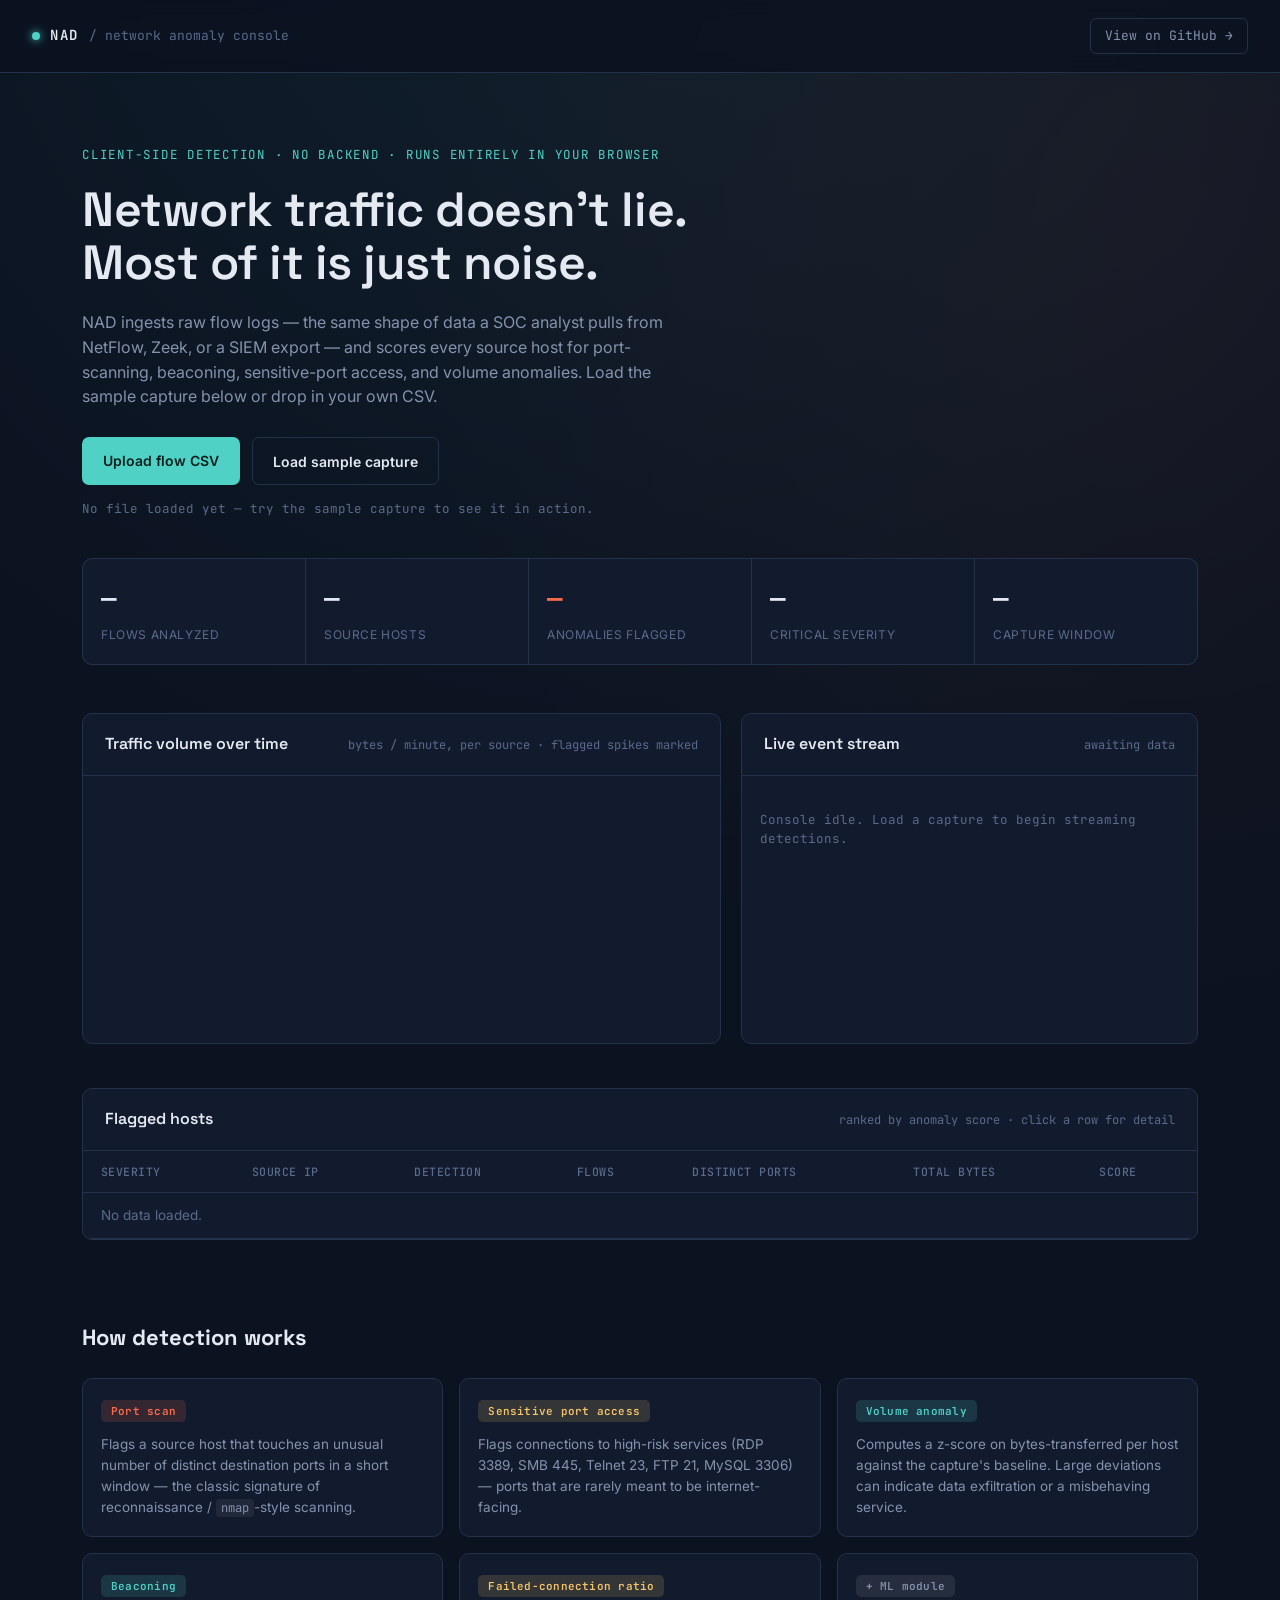
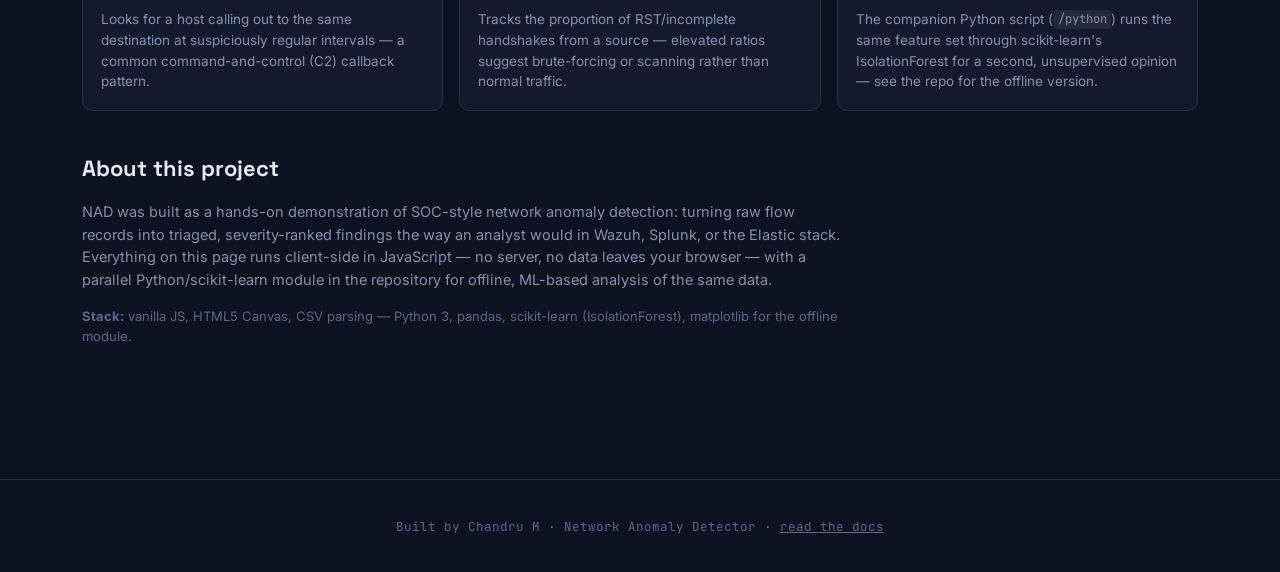
==== index.html @ 3ca3c8f4 "commit" ====
<!DOCTYPE html>
<html lang="en">
<head>
<meta charset="UTF-8" />
<meta name="viewport" content="width=device-width, initial-scale=1.0" />
<title>Network Anomaly Detector — SOC Traffic Console</title>
<meta name="description" content="Client-side network traffic anomaly detector. Upload flow logs or load sample data to see port-scan, beaconing, exfiltration, and sensitive-port detections in a live SIEM-style console." />
<link rel="preconnect" href="https://fonts.googleapis.com">
<link href="https://fonts.googleapis.com/css2?family=Space+Grotesk:wght@500;600;700&family=Inter:wght@400;500;600&family=JetBrains+Mono:wght@400;500;600&display=swap" rel="stylesheet">
<link rel="stylesheet" href="style.css" />
</head>
<body>

<div class="scanlines" aria-hidden="true"></div>

<header class="topbar">
  <div class="brand">
    <span class="brand-dot" id="statusDot"></span>
    <span class="brand-name">NAD</span>
    <span class="brand-sub">/ network anomaly console</span>
  </div>
  <a class="gh-link" href="https://github.com/mchandru-root/ex" target="_blank" rel="noopener" id="githubLink">
    View on GitHub →
  </a>
</header>

<main>
  <section class="hero">
    <p class="eyebrow">Client-side detection · no backend · runs entirely in your browser</p>
    <h1>Network traffic doesn't lie.<br>Most of it is just noise.</h1>
    <p class="hero-copy">
      NAD ingests raw flow logs — the same shape of data a SOC analyst
      pulls from NetFlow, Zeek, or a SIEM export — and scores every source
      host for port-scanning, beaconing, sensitive-port access, and volume
      anomalies. Load the sample capture below or drop in your own CSV.
    </p>
    <div class="hero-actions">
      <label class="btn btn-primary" for="fileInput">
        Upload flow CSV
        <input type="file" id="fileInput" accept=".csv" hidden />
      </label>
      <button class="btn btn-ghost" id="loadSampleBtn">Load sample capture</button>
    </div>
    <p class="hero-hint" id="fileHint">No file loaded yet — try the sample capture to see it in action.</p>
  </section>

  <section class="stat-strip" id="statStrip" aria-live="polite">
    <div class="stat">
      <span class="stat-value" id="statFlows">—</span>
      <span class="stat-label">flows analyzed</span>
    </div>
    <div class="stat">
      <span class="stat-value" id="statHosts">—</span>
      <span class="stat-label">source hosts</span>
    </div>
    <div class="stat">
      <span class="stat-value stat-alert" id="statAnomalies">—</span>
      <span class="stat-label">anomalies flagged</span>
    </div>
    <div class="stat">
      <span class="stat-value" id="statCritical">—</span>
      <span class="stat-label">critical severity</span>
    </div>
    <div class="stat">
      <span class="stat-value" id="statWindow">—</span>
      <span class="stat-label">capture window</span>
    </div>
  </section>

  <section class="grid">
    <div class="panel panel-wide">
      <div class="panel-head">
        <h2>Traffic volume over time</h2>
        <span class="panel-note">bytes / minute, per source · flagged spikes marked</span>
      </div>
      <div class="chart-wrap">
        <canvas id="volumeChart" height="220"></canvas>
      </div>
    </div>

    <div class="panel panel-console">
      <div class="panel-head">
        <h2>Live event stream</h2>
        <span class="panel-note" id="consoleNote">awaiting data</span>
      </div>
      <div class="console" id="eventConsole">
        <div class="console-empty">Console idle. Load a capture to begin streaming detections.</div>
      </div>
    </div>
  </section>

  <section class="panel panel-table-wrap">
    <div class="panel-head">
      <h2>Flagged hosts</h2>
      <span class="panel-note">ranked by anomaly score · click a row for detail</span>
    </div>
    <div class="table-scroll">
      <table id="anomalyTable">
        <thead>
          <tr>
            <th>Severity</th>
            <th>Source IP</th>
            <th>Detection</th>
            <th>Flows</th>
            <th>Distinct ports</th>
            <th>Total bytes</th>
            <th>Score</th>
          </tr>
        </thead>
        <tbody id="anomalyTableBody">
          <tr><td colspan="7" class="table-empty">No data loaded.</td></tr>
        </tbody>
      </table>
    </div>
  </section>

  <section class="panel" id="detailPanel" hidden>
    <div class="panel-head">
      <h2 id="detailTitle">Host detail</h2>
      <button class="btn btn-ghost btn-sm" id="closeDetail">Close</button>
    </div>
    <div class="detail-body" id="detailBody"></div>
  </section>

  <section class="method">
    <h2>How detection works</h2>
    <div class="method-grid">
      <div class="method-card">
        <span class="method-tag tag-critical">Port scan</span>
        <p>Flags a source host that touches an unusual number of distinct
        destination ports in a short window — the classic signature of
        reconnaissance / <code>nmap</code>-style scanning.</p>
      </div>
      <div class="method-card">
        <span class="method-tag tag-high">Sensitive port access</span>
        <p>Flags connections to high-risk services (RDP 3389, SMB 445,
        Telnet 23, FTP 21, MySQL 3306) — ports that are rarely meant to be
        internet-facing.</p>
      </div>
      <div class="method-card">
        <span class="method-tag tag-medium">Volume anomaly</span>
        <p>Computes a z-score on bytes-transferred per host against the
        capture's baseline. Large deviations can indicate data
        exfiltration or a misbehaving service.</p>
      </div>
      <div class="method-card">
        <span class="method-tag tag-medium">Beaconing</span>
        <p>Looks for a host calling out to the same destination at
        suspiciously regular intervals — a common command-and-control
        (C2) callback pattern.</p>
      </div>
      <div class="method-card">
        <span class="method-tag tag-high">Failed-connection ratio</span>
        <p>Tracks the proportion of RST/incomplete handshakes from a
        source — elevated ratios suggest brute-forcing or scanning rather
        than normal traffic.</p>
      </div>
      <div class="method-card">
        <span class="method-tag tag-note">+ ML module</span>
        <p>The companion Python script (<code>/python</code>) runs the
        same feature set through scikit-learn's IsolationForest for a
        second, unsupervised opinion — see the repo for the offline
        version.</p>
      </div>
    </div>
  </section>

  <section class="about">
    <h2>About this project</h2>
    <p>
      NAD was built as a hands-on demonstration of SOC-style network
      anomaly detection: turning raw flow records into triaged,
      severity-ranked findings the way an analyst would in Wazuh, Splunk,
      or the Elastic stack. Everything on this page runs client-side in
      JavaScript — no server, no data leaves your browser — with a parallel
      Python/scikit-learn module in the repository for offline,
      ML-based analysis of the same data.
    </p>
    <p class="stack-line">
      <strong>Stack:</strong> vanilla JS, HTML5 Canvas, CSV parsing —
      Python 3, pandas, scikit-learn (IsolationForest), matplotlib for the
      offline module.
    </p>
  </section>
</main>

<footer>
  <p>Built by Chandru M · Network Anomaly Detector · <a href="https://github.com/mchandru-root/ex/blob/main/README.md">read the docs</a></p>
</footer>

<script src="app.js"></script>
</body>
</html>
---- style.css ----
:root {
  --bg: #0B1220;
  --panel: #121B2E;
  --panel-raised: #16213A;
  --border: #24314A;
  --text: #E4E9F2;
  --text-muted: #8592AD;
  --text-dim: #5B6A8A;
  --accent-critical: #FF6B4A;
  --accent-high: #F5C56B;
  --accent-medium: #4FD1C5;
  --accent-low: #5B6A8A;
  --accent-cyan: #4FD1C5;

  --font-display: 'Space Grotesk', sans-serif;
  --font-body: 'Inter', sans-serif;
  --font-mono: 'JetBrains Mono', monospace;
}

* { box-sizing: border-box; }

html { scroll-behavior: smooth; }

body {
  margin: 0;
  background: var(--bg);
  background-image:
    radial-gradient(ellipse 80% 50% at 50% -10%, rgba(79, 209, 197, 0.08), transparent),
    radial-gradient(ellipse 60% 40% at 90% 10%, rgba(255, 107, 74, 0.05), transparent);
  color: var(--text);
  font-family: var(--font-body);
  line-height: 1.55;
  -webkit-font-smoothing: antialiased;
}

@media (prefers-reduced-motion: no-preference) {
  .scanlines {
    position: fixed;
    inset: 0;
    pointer-events: none;
    z-index: 1;
    background: repeating-linear-gradient(
      to bottom,
      rgba(255,255,255,0.008) 0px,
      rgba(255,255,255,0.008) 1px,
      transparent 1px,
      transparent 3px
    );
    opacity: 0.5;
  }
}

a { color: var(--accent-medium); }

code {
  font-family: var(--font-mono);
  background: rgba(255,255,255,0.06);
  padding: 0.1em 0.4em;
  border-radius: 4px;
  font-size: 0.9em;
}

/* Topbar */
.topbar {
  display: flex;
  align-items: center;
  justify-content: space-between;
  padding: 18px 32px;
  border-bottom: 1px solid var(--border);
  position: sticky;
  top: 0;
  background: rgba(11, 18, 32, 0.85);
  backdrop-filter: blur(8px);
  z-index: 10;
}

.brand { display: flex; align-items: center; gap: 10px; font-family: var(--font-mono); }
.brand-name { font-weight: 600; letter-spacing: 0.12em; font-size: 14px; }
.brand-sub { color: var(--text-dim); font-size: 13px; }
.brand-dot {
  width: 8px; height: 8px; border-radius: 50%;
  background: var(--accent-medium);
  box-shadow: 0 0 8px var(--accent-medium);
}
.brand-dot.alert { background: var(--accent-critical); box-shadow: 0 0 8px var(--accent-critical); }

.gh-link {
  font-family: var(--font-mono);
  font-size: 13px;
  text-decoration: none;
  color: var(--text-muted);
  border: 1px solid var(--border);
  padding: 7px 14px;
  border-radius: 6px;
  transition: border-color 0.15s, color 0.15s;
}
.gh-link:hover { border-color: var(--accent-medium); color: var(--accent-medium); }

main {
  max-width: 1180px;
  margin: 0 auto;
  padding: 0 32px 80px;
  position: relative;
  z-index: 2;
}

/* Hero */
.hero { padding: 72px 0 40px; max-width: 720px; }
.eyebrow {
  font-family: var(--font-mono);
  font-size: 12.5px;
  letter-spacing: 0.06em;
  color: var(--accent-medium);
  margin: 0 0 18px;
  text-transform: uppercase;
}
.hero h1 {
  font-family: var(--font-display);
  font-size: clamp(32px, 4.5vw, 48px);
  font-weight: 600;
  line-height: 1.12;
  margin: 0 0 20px;
  letter-spacing: -0.01em;
}
.hero-copy { color: var(--text-muted); font-size: 16px; margin: 0 0 28px; max-width: 60ch; }
.hero-actions { display: flex; gap: 12px; flex-wrap: wrap; margin-bottom: 14px; }

.btn {
  font-family: var(--font-body);
  font-weight: 600;
  font-size: 14px;
  padding: 12px 20px;
  border-radius: 7px;
  border: 1px solid transparent;
  cursor: pointer;
  transition: transform 0.1s, border-color 0.15s, background 0.15s;
  display: inline-flex;
  align-items: center;
  gap: 8px;
}
.btn:active { transform: translateY(1px); }
.btn-primary {
  background: var(--accent-medium);
  color: #05201D;
}
.btn-primary:hover { background: #6EE0D5; }
.btn-ghost {
  background: transparent;
  border-color: var(--border);
  color: var(--text);
}
.btn-ghost:hover { border-color: var(--text-muted); }
.btn-sm { padding: 7px 12px; font-size: 13px; }

.hero-hint { font-family: var(--font-mono); font-size: 12.5px; color: var(--text-dim); margin: 0; }

/* Stat strip */
.stat-strip {
  display: grid;
  grid-template-columns: repeat(5, 1fr);
  gap: 1px;
  background: var(--border);
  border: 1px solid var(--border);
  border-radius: 10px;
  overflow: hidden;
  margin-bottom: 48px;
}
.stat {
  background: var(--panel);
  padding: 20px 18px;
  display: flex;
  flex-direction: column;
  gap: 6px;
}
.stat-value {
  font-family: var(--font-mono);
  font-size: 26px;
  font-weight: 600;
}
.stat-alert { color: var(--accent-critical); }
.stat-label {
  font-size: 12px;
  color: var(--text-dim);
  text-transform: uppercase;
  letter-spacing: 0.05em;
}

/* Panels */
.panel {
  background: var(--panel);
  border: 1px solid var(--border);
  border-radius: 10px;
  margin-bottom: 24px;
  overflow: hidden;
}
.panel-head {
  display: flex;
  align-items: baseline;
  justify-content: space-between;
  padding: 18px 22px;
  border-bottom: 1px solid var(--border);
  flex-wrap: wrap;
  gap: 6px;
}
.panel-head h2 {
  font-family: var(--font-display);
  font-size: 16px;
  font-weight: 600;
  margin: 0;
}
.panel-note {
  font-family: var(--font-mono);
  font-size: 12px;
  color: var(--text-dim);
}

.grid {
  display: grid;
  grid-template-columns: 1.4fr 1fr;
  gap: 20px;
  margin-bottom: 20px;
}
@media (max-width: 860px) {
  .grid { grid-template-columns: 1fr; }
}

.chart-wrap { padding: 20px 22px; }

/* Console */
.panel-console { display: flex; flex-direction: column; }
.console {
  font-family: var(--font-mono);
  font-size: 12.5px;
  padding: 14px 18px;
  height: 260px;
  overflow-y: auto;
  display: flex;
  flex-direction: column;
  gap: 6px;
}
.console-empty { color: var(--text-dim); padding: 20px 0; }
.console-line {
  display: flex;
  gap: 10px;
  padding: 6px 8px;
  border-radius: 5px;
  animation: fadeIn 0.3s ease;
  border-left: 2px solid transparent;
}
.console-line .ts { color: var(--text-dim); flex-shrink: 0; }
.console-line .sev {
  flex-shrink: 0;
  font-weight: 600;
  width: 62px;
}
.console-line .msg { color: var(--text); }
.console-line.sev-critical { border-left-color: var(--accent-critical); background: rgba(255,107,74,0.06); }
.console-line.sev-critical .sev { color: var(--accent-critical); }
.console-line.sev-high { border-left-color: var(--accent-high); background: rgba(245,197,107,0.05); }
.console-line.sev-high .sev { color: var(--accent-high); }
.console-line.sev-medium { border-left-color: var(--accent-medium); background: rgba(79,209,197,0.05); }
.console-line.sev-medium .sev { color: var(--accent-medium); }

@keyframes fadeIn { from { opacity: 0; transform: translateY(-4px);} to { opacity: 1; transform: translateY(0);} }

/* Table */
.table-scroll { overflow-x: auto; }
table { width: 100%; border-collapse: collapse; font-size: 13.5px; }
th, td {
  text-align: left;
  padding: 12px 18px;
  white-space: nowrap;
  border-bottom: 1px solid var(--border);
}
th {
  font-family: var(--font-mono);
  font-size: 11.5px;
  text-transform: uppercase;
  letter-spacing: 0.04em;
  color: var(--text-dim);
  font-weight: 500;
}
td { font-family: var(--font-mono); color: var(--text); }
tbody tr { cursor: pointer; transition: background 0.1s; }
tbody tr:hover { background: rgba(255,255,255,0.03); }
.table-empty { color: var(--text-dim); font-family: var(--font-body); cursor: default; }

.badge {
  display: inline-block;
  padding: 3px 10px;
  border-radius: 20px;
  font-size: 11px;
  font-weight: 600;
  letter-spacing: 0.03em;
}
.badge-critical { background: rgba(255,107,74,0.15); color: var(--accent-critical); }
.badge-high { background: rgba(245,197,107,0.15); color: var(--accent-high); }
.badge-medium { background: rgba(79,209,197,0.15); color: var(--accent-medium); }
.badge-low { background: rgba(91,106,138,0.2); color: var(--text-muted); }

/* Detail panel */
.detail-body { padding: 20px 22px; font-family: var(--font-mono); font-size: 13.5px; }
.detail-row { display: flex; justify-content: space-between; padding: 8px 0; border-bottom: 1px dashed var(--border); }
.detail-row span:first-child { color: var(--text-dim); }
.detail-findings { margin-top: 16px; display: flex; flex-wrap: wrap; gap: 8px; }

/* Method section */
.method { padding: 56px 0 20px; }
.method h2 { font-family: var(--font-display); font-size: 22px; margin: 0 0 24px; }
.method-grid {
  display: grid;
  grid-template-columns: repeat(3, 1fr);
  gap: 16px;
}
@media (max-width: 860px) { .method-grid { grid-template-columns: 1fr 1fr; } }
@media (max-width: 560px) { .method-grid { grid-template-columns: 1fr; } }

.method-card {
  background: var(--panel);
  border: 1px solid var(--border);
  border-radius: 10px;
  padding: 18px;
}
.method-card p { color: var(--text-muted); font-size: 13.5px; margin: 12px 0 0; }
.method-tag {
  font-family: var(--font-mono);
  font-size: 11px;
  font-weight: 600;
  padding: 4px 10px;
  border-radius: 5px;
  letter-spacing: 0.02em;
}
.tag-critical { background: rgba(255,107,74,0.15); color: var(--accent-critical); }
.tag-high { background: rgba(245,197,107,0.15); color: var(--accent-high); }
.tag-medium { background: rgba(79,209,197,0.15); color: var(--accent-medium); }
.tag-note { background: rgba(255,255,255,0.08); color: var(--text-muted); }

/* About */
.about { padding: 20px 0 40px; max-width: 760px; }
.about h2 { font-family: var(--font-display); font-size: 22px; margin: 0 0 16px; }
.about p { color: var(--text-muted); font-size: 14.5px; }
.stack-line { color: var(--text-dim) !important; font-size: 13px !important; }

footer {
  border-top: 1px solid var(--border);
  padding: 24px 32px;
  text-align: center;
  color: var(--text-dim);
  font-family: var(--font-mono);
  font-size: 12.5px;
  position: relative;
  z-index: 2;
}
footer a { color: var(--text-dim); }

:focus-visible {
  outline: 2px solid var(--accent-medium);
  outline-offset: 2px;
}
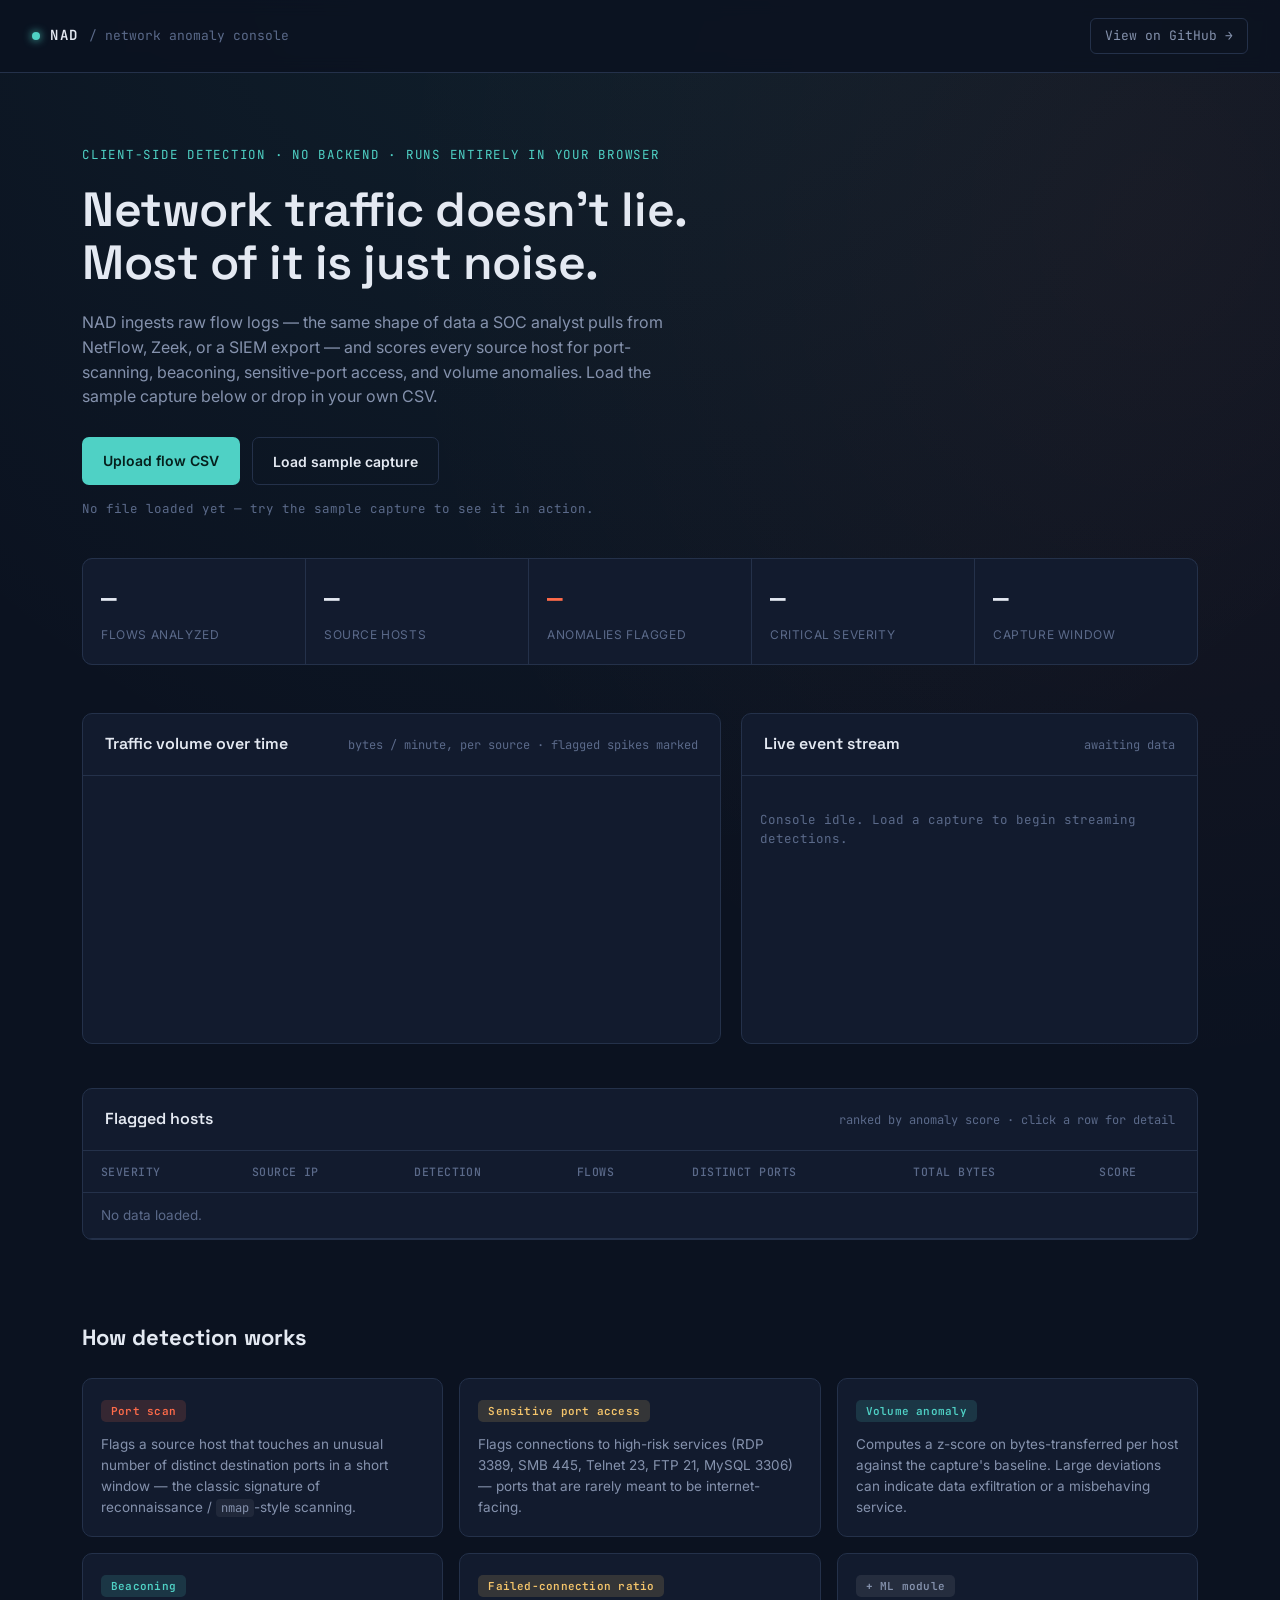
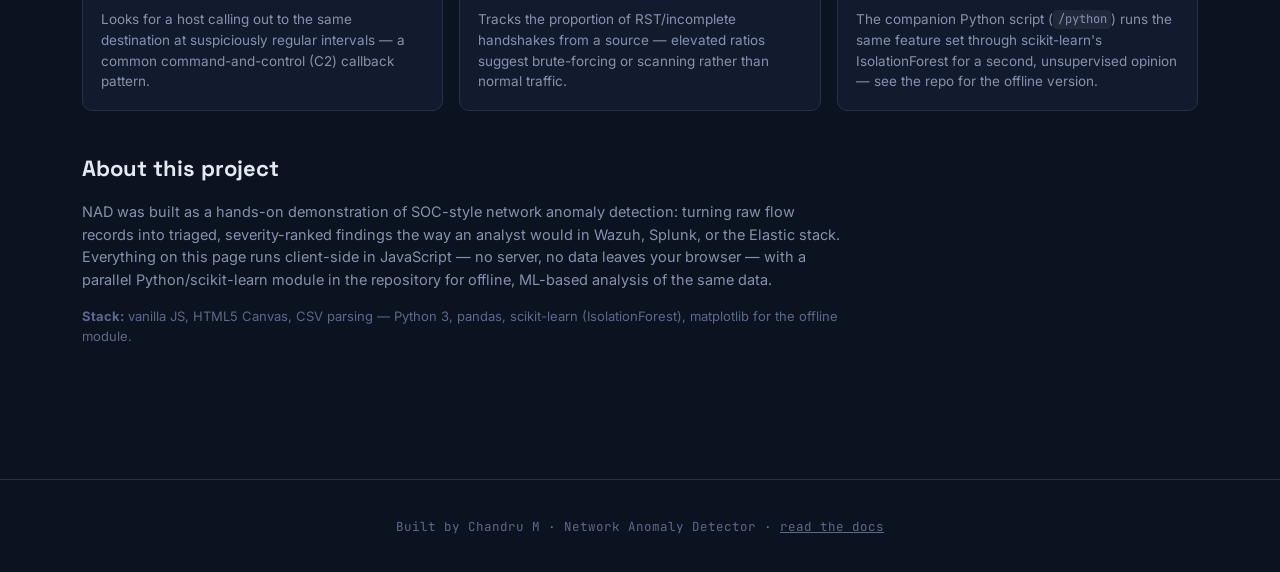
==== commit 97857bb6: "Update documentation link in footer" ====
--- a/index.html
+++ b/index.html
@@ -185,7 +185,7 @@
 </main>
 
 <footer>
-  <p>Built by Chandru M · Network Anomaly Detector · <a href="https://github.com/mchandru-root/ex/blob/main/README.md">read the docs</a></p>
+  <p>Built by Chandru M · Network Anomaly Detector · <a href="README.md">read the docs</a></p>
 </footer>
 
 <script src="app.js"></script>
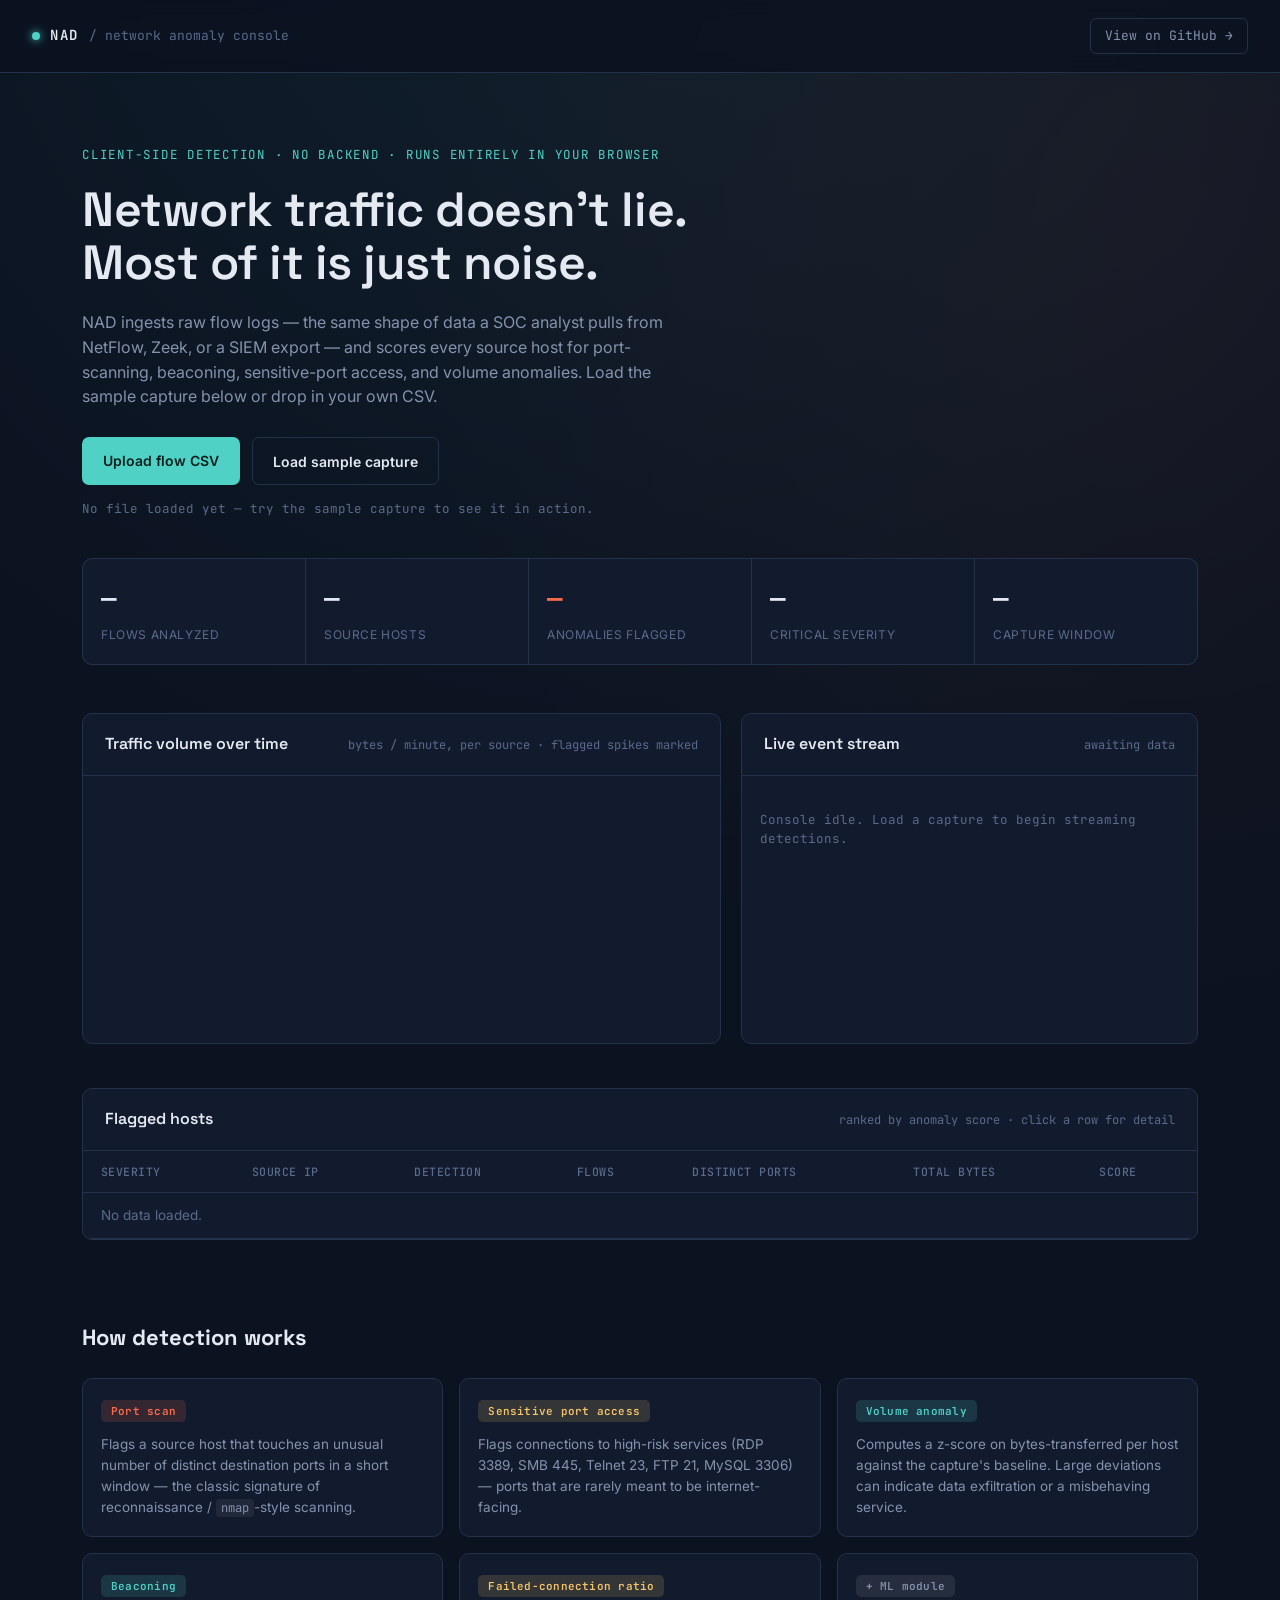
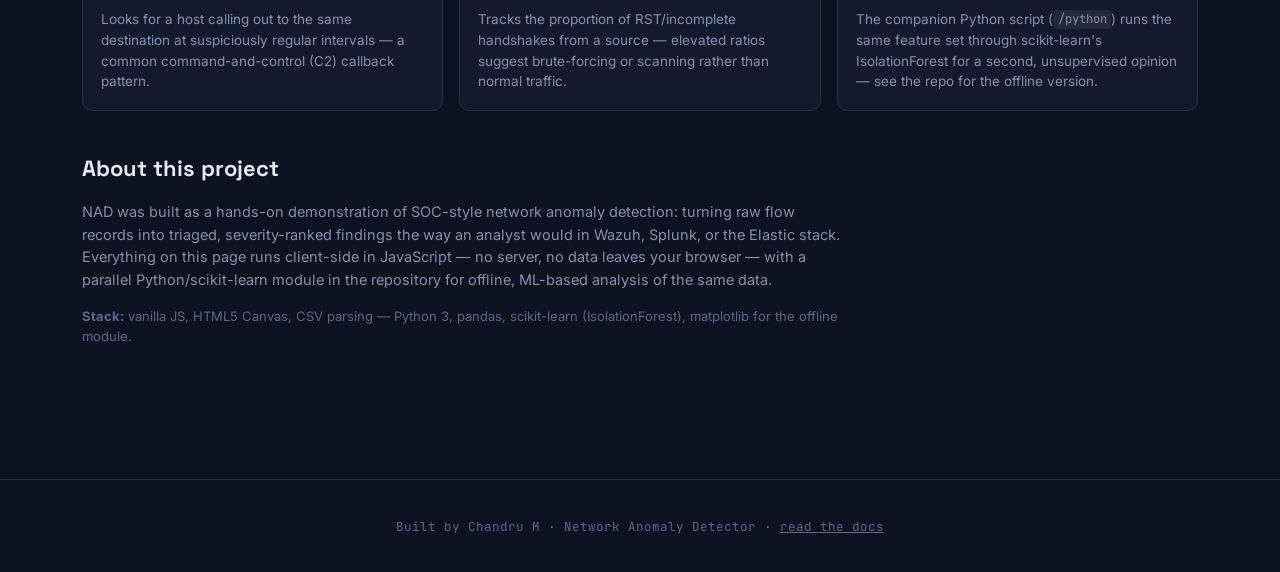
==== commit dd667bc3: "Update footer link to point to docs.html" ====
--- a/index.html
+++ b/index.html
@@ -185,7 +185,7 @@
 </main>
 
 <footer>
-  <p>Built by Chandru M · Network Anomaly Detector · <a href="README.md">read the docs</a></p>
+  <p>Built by Chandru M · Network Anomaly Detector · <a href="docs.html">read the docs</a></p>
 </footer>
 
 <script src="app.js"></script>
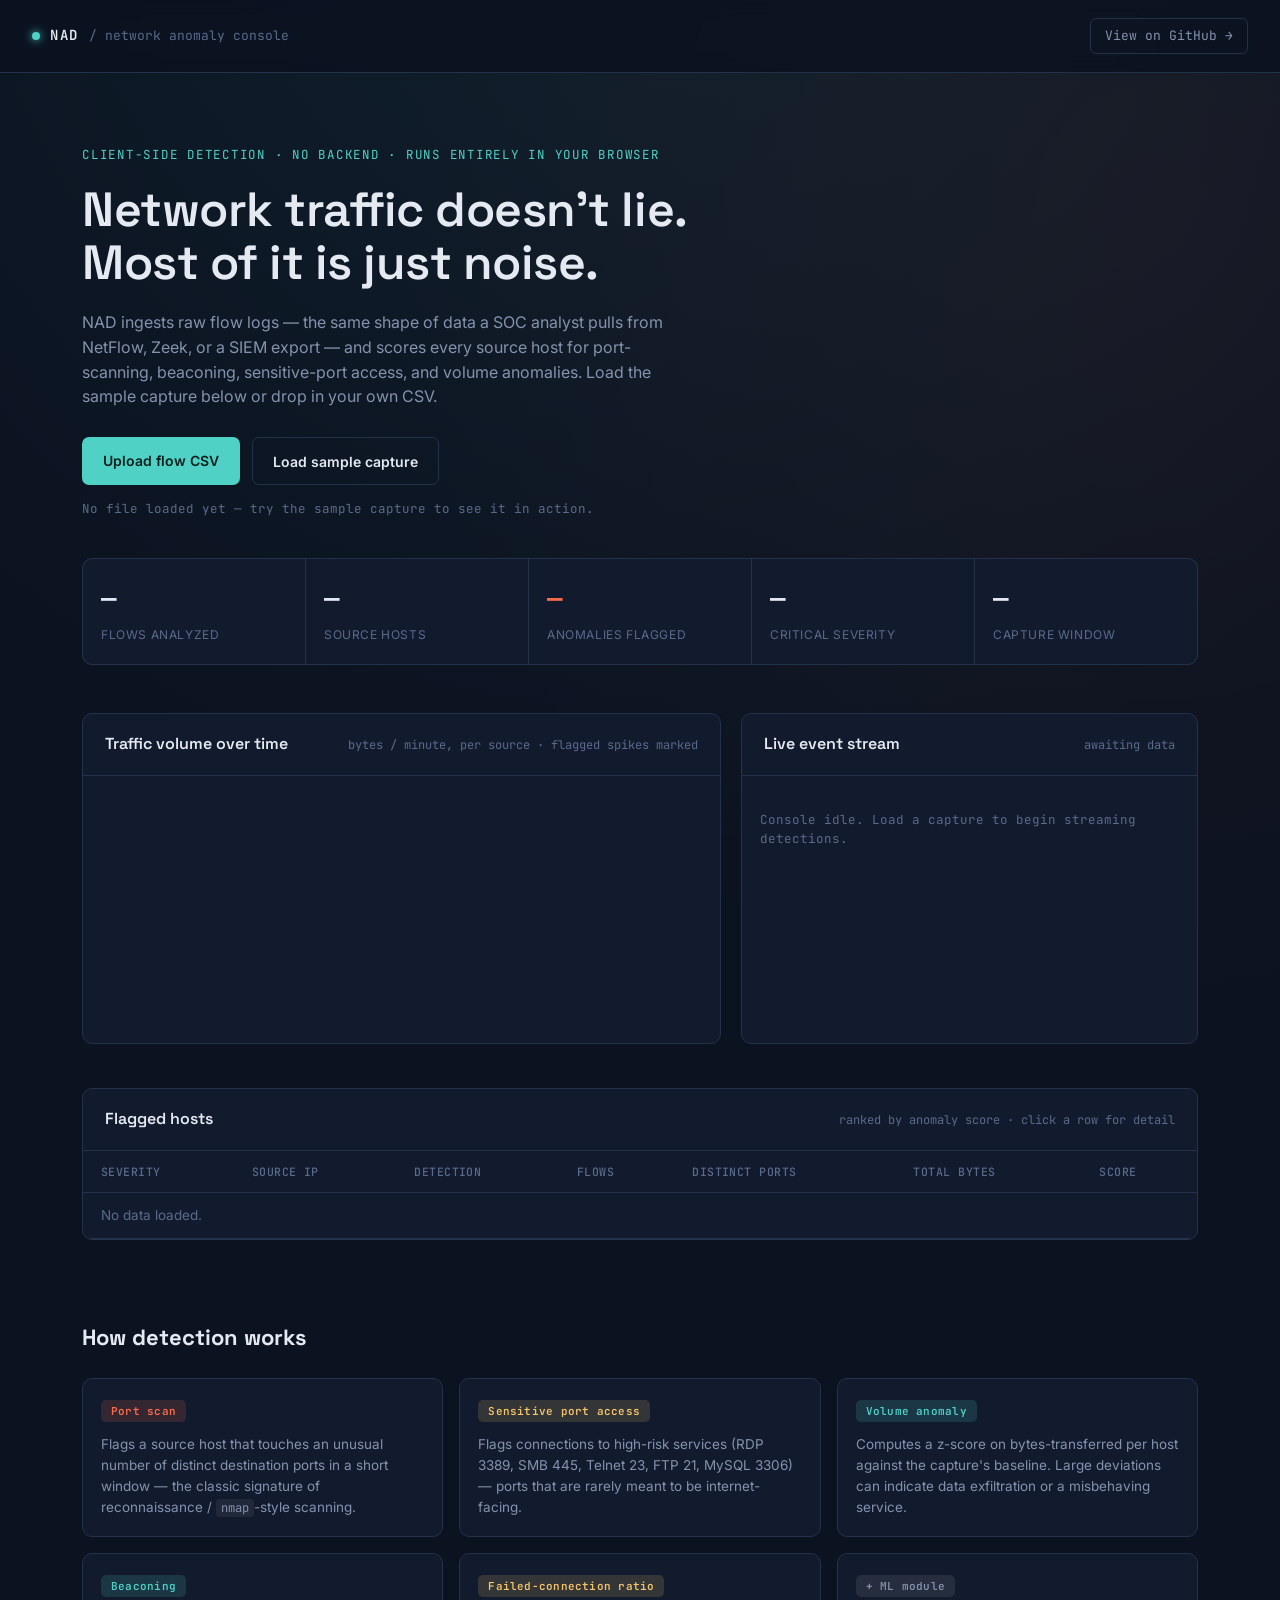
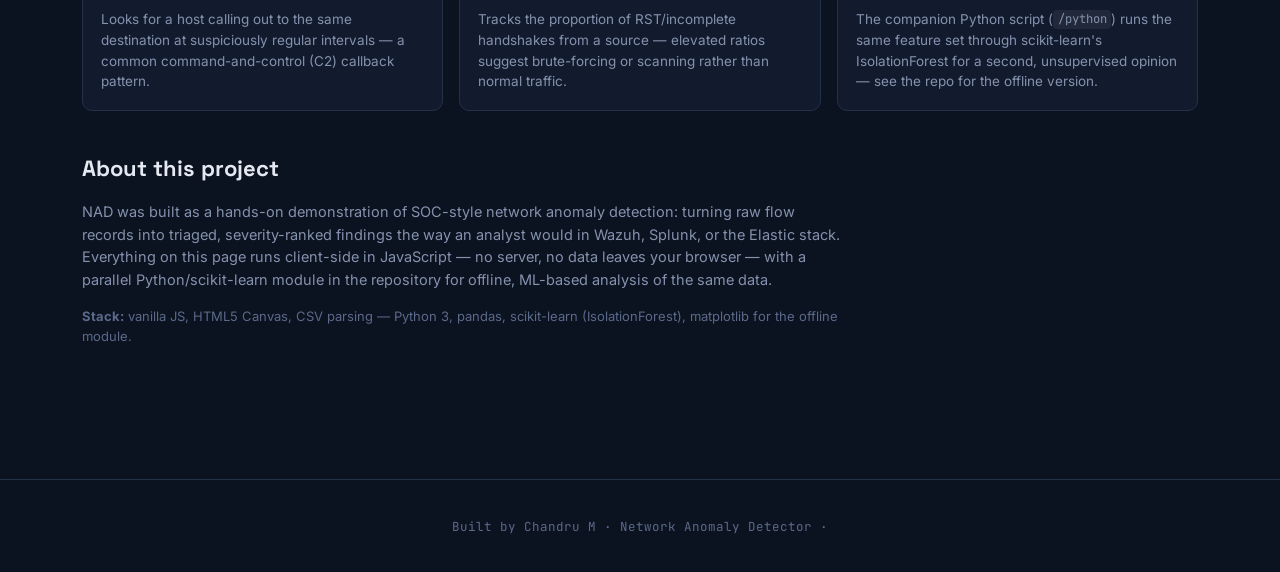
==== commit 85b6f8a5: "Update footer to remove read the docs link Removed documentation link from footer." ====
--- a/index.html
+++ b/index.html
@@ -19,7 +19,7 @@
     <span class="brand-name">NAD</span>
     <span class="brand-sub">/ network anomaly console</span>
   </div>
-  <a class="gh-link" href="https://github.com/mchandru-root/ex" target="_blank" rel="noopener" id="githubLink">
+  <a class="gh-link" href="https://github.com/" target="_blank" rel="noopener" id="githubLink">
     View on GitHub →
   </a>
 </header>
@@ -185,7 +185,7 @@
 </main>
 
 <footer>
-  <p>Built by Chandru M · Network Anomaly Detector · <a href="docs.html">read the docs</a></p>
+  <p>Built by Chandru M · Network Anomaly Detector · </p>
 </footer>
 
 <script src="app.js"></script>
